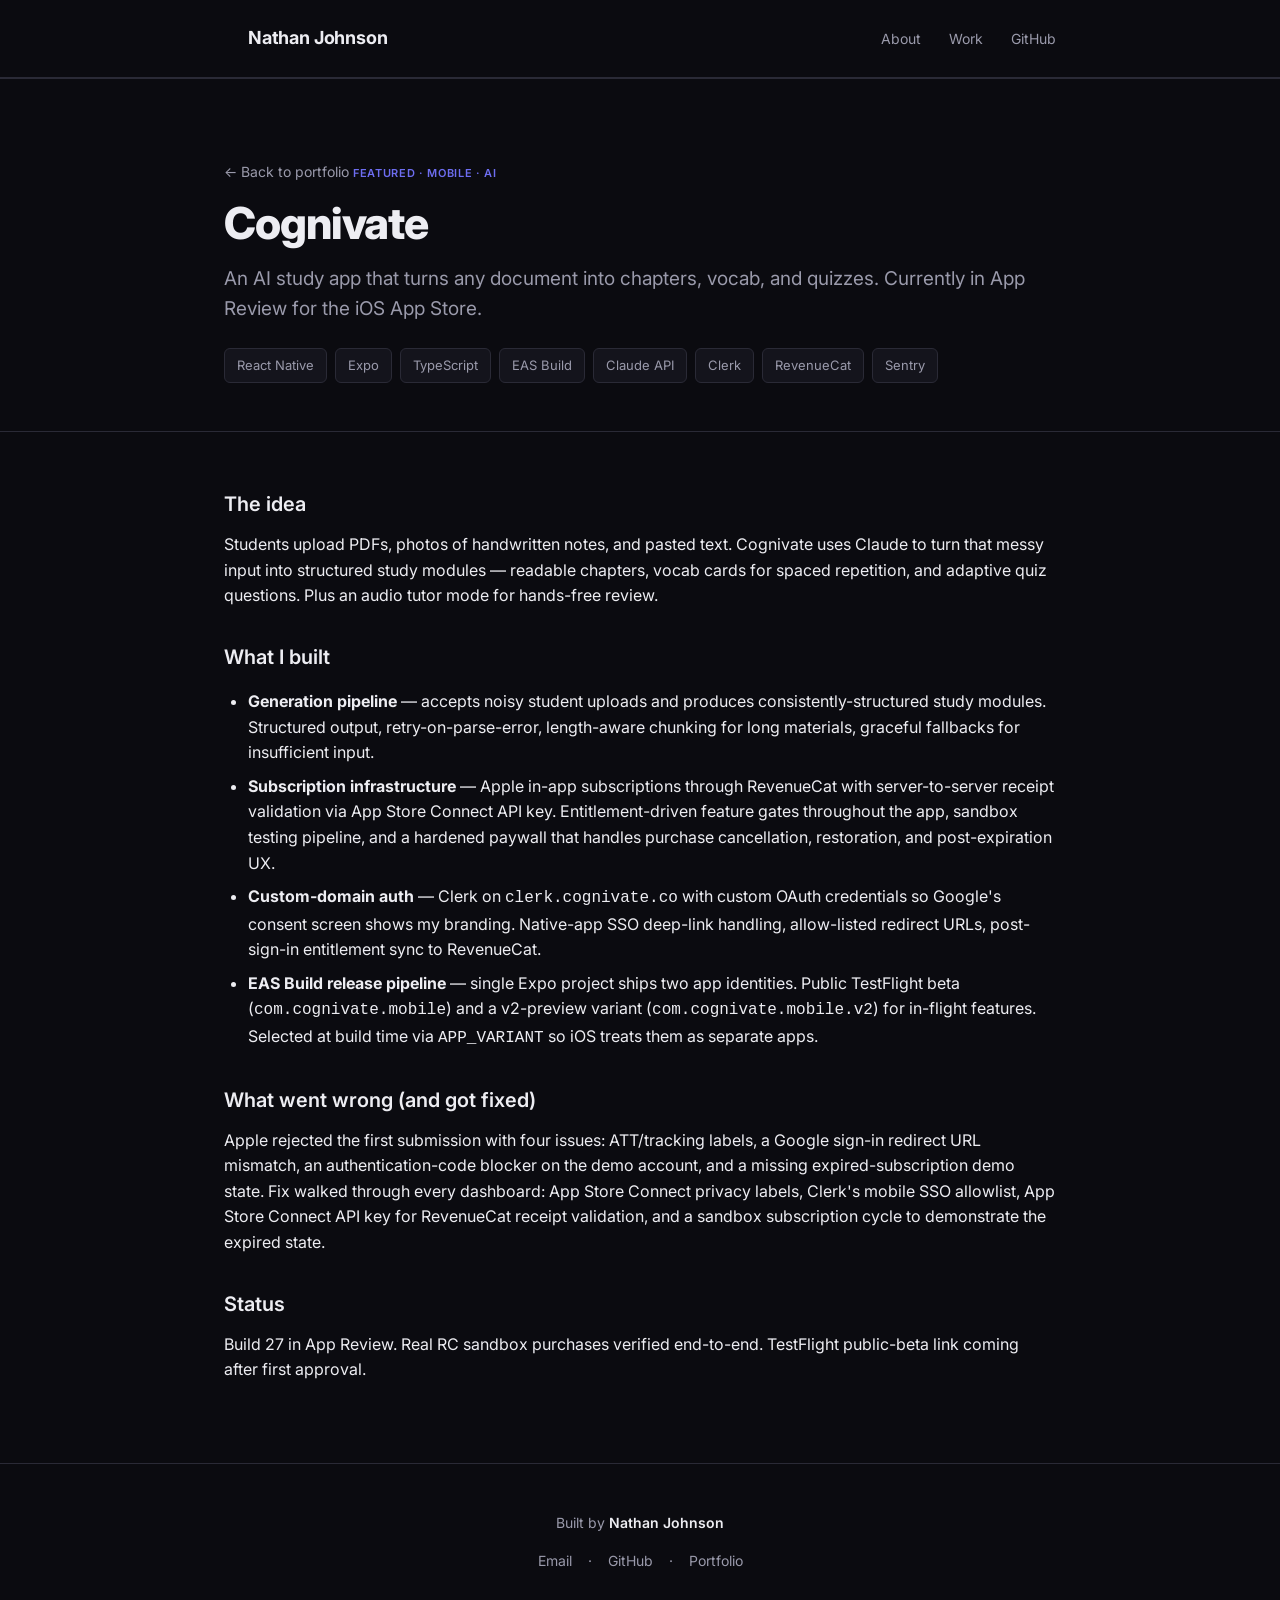
==== cognivate.html @ 647bd55f "Add detail pages per project, shared stylesheet, portrait image, swap code links for Learn more" ====
<!DOCTYPE html>
<html lang="en">
<head>
  <meta charset="UTF-8" />
  <meta name="viewport" content="width=device-width, initial-scale=1.0" />
  <title>Cognivate — Nathan Johnson</title>
  <meta name="description" content="Cognivate is an AI study app that ingests PDFs, photos of notes, and pasted text — and uses Claude to generate personalized chapters, vocab, and quizzes." />
  <link rel="preconnect" href="https://fonts.googleapis.com" />
  <link rel="preconnect" href="https://fonts.gstatic.com" crossorigin />
  <link href="https://fonts.googleapis.com/css2?family=Inter:wght@400;500;600;700;800&display=swap" rel="stylesheet" />
  <link rel="stylesheet" href="styles.css" />
</head>
<body>
  <nav>
    <div class="container">
      <a class="logo" href="index.html">Nathan Johnson</a>
      <div>
        <a href="index.html#about">About</a>
        <a href="index.html#work">Work</a>
        <a href="https://github.com/Natty2027">GitHub</a>
      </div>
    </div>
  </nav>

  <section class="detail-hero">
    <div class="container">
      <a class="back-link" href="index.html">← Back to portfolio</a>
      <span class="label">Featured · Mobile · AI</span>
      <h1>Cognivate</h1>
      <p class="subtitle">An AI study app that turns any document into chapters, vocab, and quizzes. Currently in App Review for the iOS App Store.</p>
      <div class="tech-list">
        <span class="tech">React Native</span>
        <span class="tech">Expo</span>
        <span class="tech">TypeScript</span>
        <span class="tech">EAS Build</span>
        <span class="tech">Claude API</span>
        <span class="tech">Clerk</span>
        <span class="tech">RevenueCat</span>
        <span class="tech">Sentry</span>
      </div>
    </div>
  </section>

  <section class="detail-body" style="border-top: 1px solid var(--border);">
    <div class="container">
      <h3>The idea</h3>
      <p>Students upload PDFs, photos of handwritten notes, and pasted text. Cognivate uses Claude to turn that messy input into structured study modules — readable chapters, vocab cards for spaced repetition, and adaptive quiz questions. Plus an audio tutor mode for hands-free review.</p>

      <h3>What I built</h3>
      <ul>
        <li><strong>Generation pipeline</strong> — accepts noisy student uploads and produces consistently-structured study modules. Structured output, retry-on-parse-error, length-aware chunking for long materials, graceful fallbacks for insufficient input.</li>
        <li><strong>Subscription infrastructure</strong> — Apple in-app subscriptions through RevenueCat with server-to-server receipt validation via App Store Connect API key. Entitlement-driven feature gates throughout the app, sandbox testing pipeline, and a hardened paywall that handles purchase cancellation, restoration, and post-expiration UX.</li>
        <li><strong>Custom-domain auth</strong> — Clerk on <code>clerk.cognivate.co</code> with custom OAuth credentials so Google's consent screen shows my branding. Native-app SSO deep-link handling, allow-listed redirect URLs, post-sign-in entitlement sync to RevenueCat.</li>
        <li><strong>EAS Build release pipeline</strong> — single Expo project ships two app identities. Public TestFlight beta (<code>com.cognivate.mobile</code>) and a v2-preview variant (<code>com.cognivate.mobile.v2</code>) for in-flight features. Selected at build time via <code>APP_VARIANT</code> so iOS treats them as separate apps.</li>
      </ul>

      <h3>What went wrong (and got fixed)</h3>
      <p>Apple rejected the first submission with four issues: ATT/tracking labels, a Google sign-in redirect URL mismatch, an authentication-code blocker on the demo account, and a missing expired-subscription demo state. Fix walked through every dashboard: App Store Connect privacy labels, Clerk's mobile SSO allowlist, App Store Connect API key for RevenueCat receipt validation, and a sandbox subscription cycle to demonstrate the expired state.</p>

      <h3>Status</h3>
      <p>Build 27 in App Review. Real RC sandbox purchases verified end-to-end. TestFlight public-beta link coming after first approval.</p>
    </div>
  </section>

  <footer>
    <div class="container">
      <p>Built by <strong style="color: var(--text);">Nathan Johnson</strong></p>
      <p style="margin-top: 12px;">
        <a href="mailto:johbson19962@gmail.com">Email</a> ·
        <a href="https://github.com/Natty2027">GitHub</a> ·
        <a href="index.html">Portfolio</a>
      </p>
    </div>
  </footer>
</body>
</html>
---- styles.css ----
* { box-sizing: border-box; margin: 0; padding: 0; }
:root {
  --bg: #0b0b10;
  --bg-soft: #14141c;
  --text: #ededf2;
  --text-dim: #9a9aab;
  --accent: #6d6df0;
  --accent-soft: #6d6df01a;
  --border: #2a2a36;
  --radius: 12px;
}
html, body {
  background: var(--bg);
  color: var(--text);
  font-family: 'Inter', -apple-system, BlinkMacSystemFont, system-ui, sans-serif;
  font-size: 16px;
  line-height: 1.6;
  -webkit-font-smoothing: antialiased;
  -moz-osx-font-smoothing: grayscale;
}
.container { max-width: 880px; margin: 0 auto; padding: 0 24px; }
nav { padding: 24px 0; border-bottom: 1px solid var(--border); }
nav .container { display: flex; align-items: center; justify-content: space-between; }
.logo { font-weight: 700; font-size: 18px; letter-spacing: -0.01em; color: var(--text); text-decoration: none; }
nav a {
  color: var(--text-dim);
  text-decoration: none;
  margin-left: 24px;
  font-size: 14px;
  transition: color 0.15s ease;
}
nav a:hover { color: var(--text); }

.hero { padding: 96px 0 64px; text-align: center; }
.badge {
  display: inline-block;
  padding: 6px 12px;
  background: var(--accent-soft);
  color: var(--accent);
  border-radius: 999px;
  font-size: 13px;
  font-weight: 500;
  margin-bottom: 24px;
}
h1 {
  font-size: clamp(36px, 6vw, 56px);
  line-height: 1.1;
  letter-spacing: -0.025em;
  font-weight: 800;
  margin-bottom: 20px;
}
h1 .accent { color: var(--accent); }
.subtitle {
  font-size: 19px;
  color: var(--text-dim);
  max-width: 600px;
  margin: 0 auto 36px;
}
.cta-row { display: flex; gap: 12px; justify-content: center; flex-wrap: wrap; }
.btn {
  display: inline-flex;
  align-items: center;
  gap: 8px;
  padding: 12px 20px;
  border-radius: var(--radius);
  font-weight: 600;
  font-size: 15px;
  text-decoration: none;
  transition: transform 0.1s ease, background 0.15s ease;
}
.btn-primary { background: var(--accent); color: white; }
.btn-primary:hover { background: #5757e0; transform: translateY(-1px); }
.btn-secondary {
  background: var(--bg-soft);
  color: var(--text);
  border: 1px solid var(--border);
}
.btn-secondary:hover { background: #1c1c26; }

section { padding: 64px 0; border-top: 1px solid var(--border); }
h2 { font-size: 28px; letter-spacing: -0.02em; margin-bottom: 32px; font-weight: 700; }
h3 { font-size: 20px; font-weight: 600; margin-bottom: 12px; margin-top: 28px; }
p { color: var(--text-dim); margin-bottom: 16px; }
p strong { color: var(--text); font-weight: 600; }

.grid-3 {
  display: grid;
  grid-template-columns: repeat(auto-fit, minmax(220px, 1fr));
  gap: 20px;
}
.card {
  background: var(--bg-soft);
  border: 1px solid var(--border);
  border-radius: var(--radius);
  padding: 24px;
}
.card h3 { font-size: 16px; font-weight: 600; margin: 0 0 8px; }
.card p { font-size: 14px; margin-bottom: 0; }

.tech-list { display: flex; flex-wrap: wrap; gap: 8px; margin-top: 16px; }
.tech {
  padding: 6px 12px;
  background: var(--bg-soft);
  border: 1px solid var(--border);
  border-radius: 6px;
  font-size: 13px;
  color: var(--text-dim);
}

.case-study {
  background: var(--bg-soft);
  border: 1px solid var(--border);
  border-radius: var(--radius);
  padding: 28px;
  margin-bottom: 16px;
}
.case-study h3 { font-size: 18px; margin: 0 0 12px; color: var(--text); }
.case-study .label {
  display: inline-block;
  font-size: 11px;
  letter-spacing: 0.06em;
  text-transform: uppercase;
  color: var(--accent);
  font-weight: 600;
  margin-bottom: 8px;
}
.case-study p { font-size: 15px; margin-bottom: 12px; }
.case-study p:last-child { margin-bottom: 0; }
.case-links { display: flex; gap: 16px; margin-top: 16px; flex-wrap: wrap; }
.case-links a {
  color: var(--accent);
  text-decoration: none;
  font-size: 14px;
  font-weight: 500;
  transition: color 0.15s ease;
}
.case-links a:hover { color: #8a8af5; text-decoration: underline; }

.about p {
  font-size: 17px;
  color: var(--text);
  max-width: 680px;
  line-height: 1.7;
  margin-bottom: 18px;
}
.about p strong { color: var(--accent); font-weight: 600; }
.about p.muted { color: var(--text-dim); font-size: 16px; }
.about-grid {
  display: grid;
  grid-template-columns: 180px 1fr;
  gap: 32px;
  align-items: start;
}
.portrait {
  width: 180px;
  height: 180px;
  border-radius: 50%;
  object-fit: cover;
  border: 2px solid var(--border);
}
@media (max-width: 600px) {
  .about-grid { grid-template-columns: 1fr; }
  .portrait { width: 140px; height: 140px; }
}

.back-link {
  display: inline-flex;
  align-items: center;
  color: var(--text-dim);
  text-decoration: none;
  font-size: 14px;
  margin-bottom: 16px;
  transition: color 0.15s ease;
}
.back-link:hover { color: var(--text); }

.detail-hero { padding: 80px 0 48px; }
.detail-hero .label {
  display: inline-block;
  font-size: 11px;
  letter-spacing: 0.06em;
  text-transform: uppercase;
  color: var(--accent);
  font-weight: 600;
  margin-bottom: 12px;
}
.detail-hero h1 { font-size: clamp(32px, 5vw, 44px); margin-bottom: 16px; }
.detail-hero .subtitle { margin: 0 0 24px; text-align: left; max-width: none; }
.detail-body { padding: 24px 0 64px; }
.detail-body h3 { margin-top: 32px; }
.detail-body p { color: var(--text); font-size: 16px; }
.detail-body ul { color: var(--text); margin: 16px 0 16px 24px; font-size: 16px; }
.detail-body li { margin-bottom: 8px; }

footer {
  padding: 48px 0;
  border-top: 1px solid var(--border);
  text-align: center;
  color: var(--text-dim);
  font-size: 14px;
}
footer a { color: var(--text-dim); text-decoration: none; margin: 0 12px; }
footer a:hover { color: var(--text); }
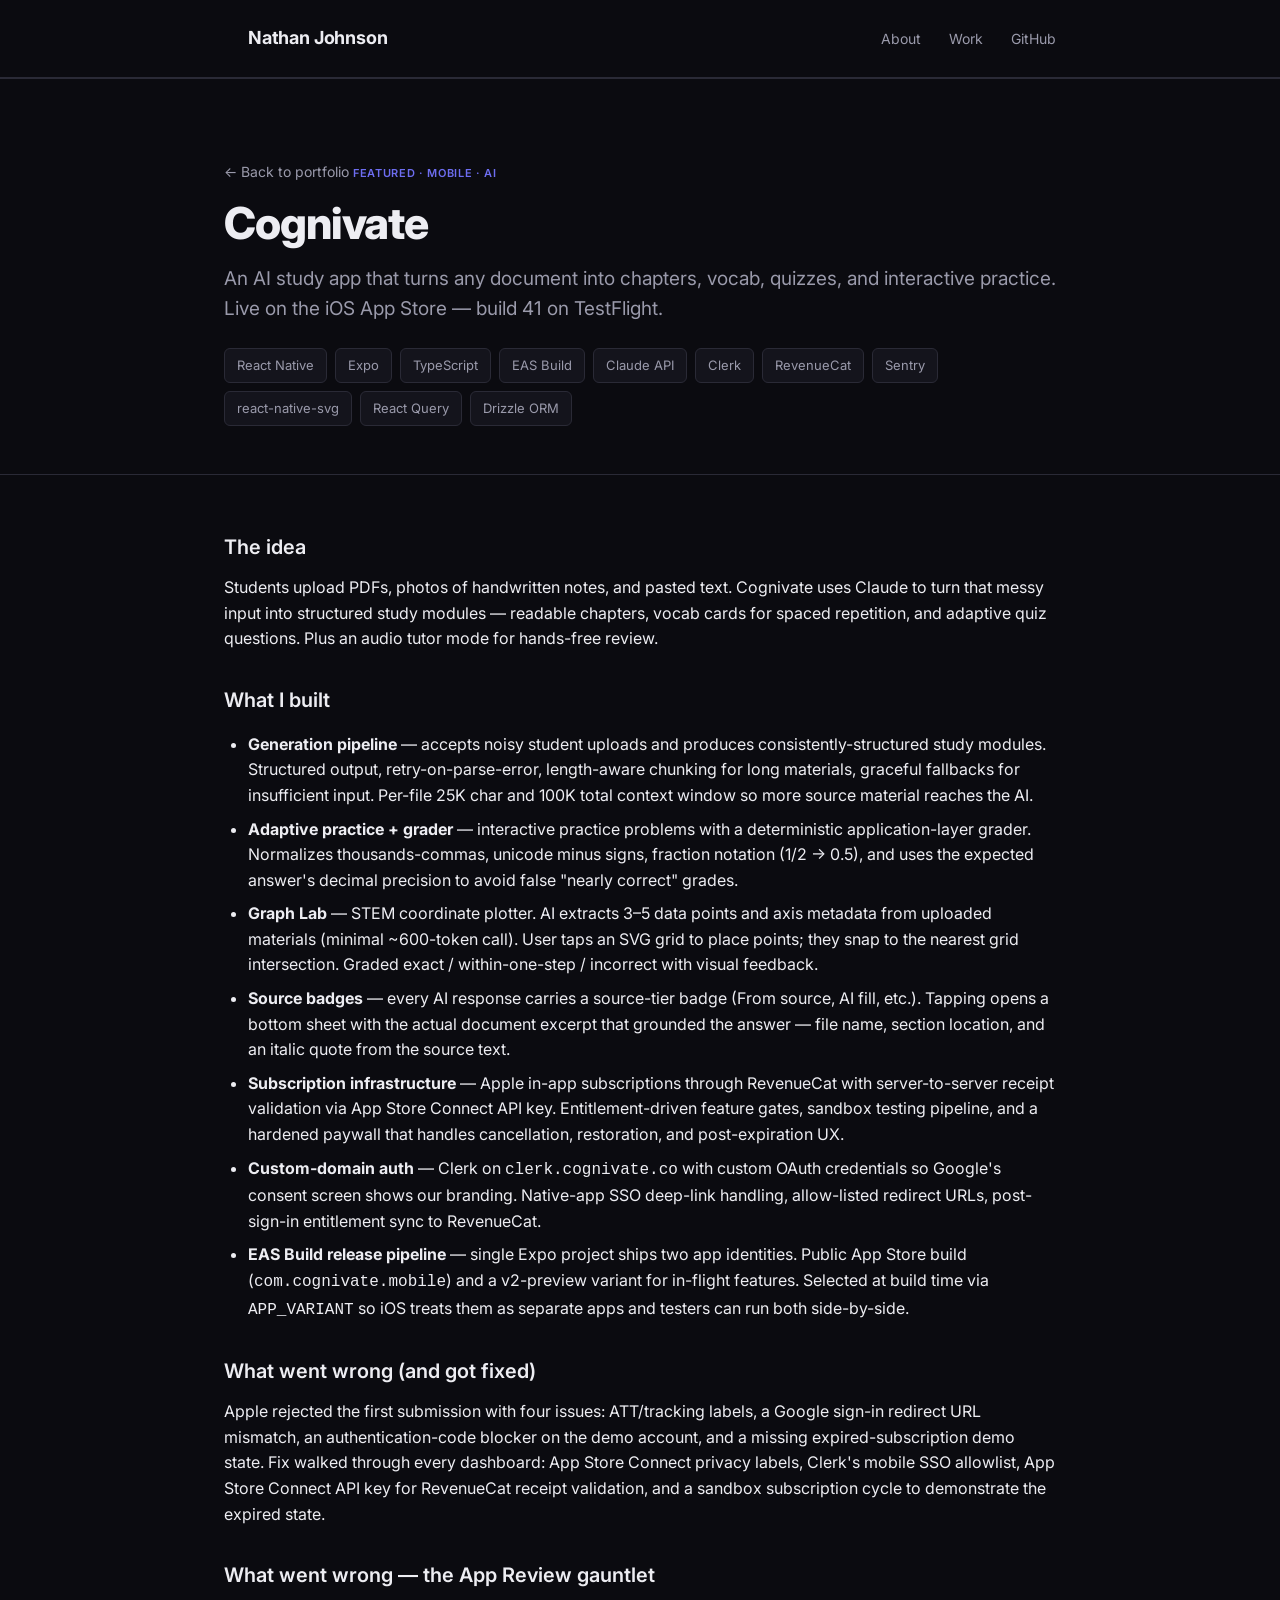
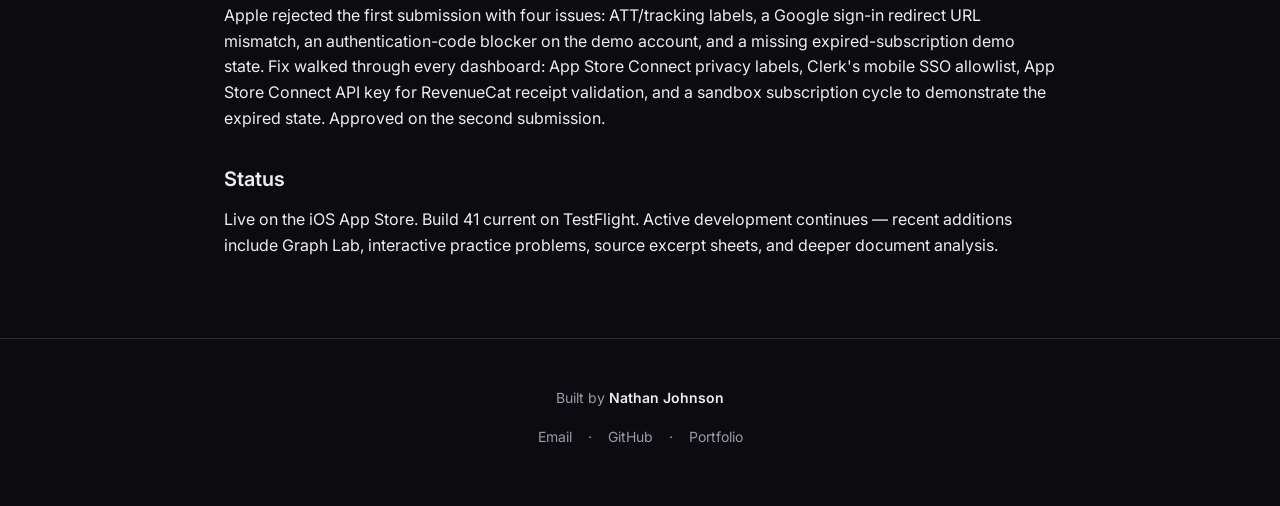
==== commit 489ca881: "feat: add Sentinel Shield, update Cognivate to live status - Add sentinel.html detail page for Senti" ====
--- a/cognivate.html
+++ b/cognivate.html
@@ -27,7 +27,7 @@
       <a class="back-link" href="index.html">← Back to portfolio</a>
       <span class="label">Featured · Mobile · AI</span>
       <h1>Cognivate</h1>
-      <p class="subtitle">An AI study app that turns any document into chapters, vocab, and quizzes. Currently in App Review for the iOS App Store.</p>
+      <p class="subtitle">An AI study app that turns any document into chapters, vocab, quizzes, and interactive practice. Live on the iOS App Store — build 41 on TestFlight.</p>
       <div class="tech-list">
         <span class="tech">React Native</span>
         <span class="tech">Expo</span>
@@ -37,6 +37,9 @@
         <span class="tech">Clerk</span>
         <span class="tech">RevenueCat</span>
         <span class="tech">Sentry</span>
+        <span class="tech">react-native-svg</span>
+        <span class="tech">React Query</span>
+        <span class="tech">Drizzle ORM</span>
       </div>
     </div>
   </section>
@@ -48,17 +51,23 @@
 
       <h3>What I built</h3>
       <ul>
-        <li><strong>Generation pipeline</strong> — accepts noisy student uploads and produces consistently-structured study modules. Structured output, retry-on-parse-error, length-aware chunking for long materials, graceful fallbacks for insufficient input.</li>
-        <li><strong>Subscription infrastructure</strong> — Apple in-app subscriptions through RevenueCat with server-to-server receipt validation via App Store Connect API key. Entitlement-driven feature gates throughout the app, sandbox testing pipeline, and a hardened paywall that handles purchase cancellation, restoration, and post-expiration UX.</li>
-        <li><strong>Custom-domain auth</strong> — Clerk on <code>clerk.cognivate.co</code> with custom OAuth credentials so Google's consent screen shows my branding. Native-app SSO deep-link handling, allow-listed redirect URLs, post-sign-in entitlement sync to RevenueCat.</li>
-        <li><strong>EAS Build release pipeline</strong> — single Expo project ships two app identities. Public TestFlight beta (<code>com.cognivate.mobile</code>) and a v2-preview variant (<code>com.cognivate.mobile.v2</code>) for in-flight features. Selected at build time via <code>APP_VARIANT</code> so iOS treats them as separate apps.</li>
+        <li><strong>Generation pipeline</strong> — accepts noisy student uploads and produces consistently-structured study modules. Structured output, retry-on-parse-error, length-aware chunking for long materials, graceful fallbacks for insufficient input. Per-file 25K char and 100K total context window so more source material reaches the AI.</li>
+        <li><strong>Adaptive practice + grader</strong> — interactive practice problems with a deterministic application-layer grader. Normalizes thousands-commas, unicode minus signs, fraction notation (1/2 → 0.5), and uses the expected answer's decimal precision to avoid false "nearly correct" grades.</li>
+        <li><strong>Graph Lab</strong> — STEM coordinate plotter. AI extracts 3–5 data points and axis metadata from uploaded materials (minimal ~600-token call). User taps an SVG grid to place points; they snap to the nearest grid intersection. Graded exact / within-one-step / incorrect with visual feedback.</li>
+        <li><strong>Source badges</strong> — every AI response carries a source-tier badge (From source, AI fill, etc.). Tapping opens a bottom sheet with the actual document excerpt that grounded the answer — file name, section location, and an italic quote from the source text.</li>
+        <li><strong>Subscription infrastructure</strong> — Apple in-app subscriptions through RevenueCat with server-to-server receipt validation via App Store Connect API key. Entitlement-driven feature gates, sandbox testing pipeline, and a hardened paywall that handles cancellation, restoration, and post-expiration UX.</li>
+        <li><strong>Custom-domain auth</strong> — Clerk on <code>clerk.cognivate.co</code> with custom OAuth credentials so Google's consent screen shows our branding. Native-app SSO deep-link handling, allow-listed redirect URLs, post-sign-in entitlement sync to RevenueCat.</li>
+        <li><strong>EAS Build release pipeline</strong> — single Expo project ships two app identities. Public App Store build (<code>com.cognivate.mobile</code>) and a v2-preview variant for in-flight features. Selected at build time via <code>APP_VARIANT</code> so iOS treats them as separate apps and testers can run both side-by-side.</li>
       </ul>
 
       <h3>What went wrong (and got fixed)</h3>
       <p>Apple rejected the first submission with four issues: ATT/tracking labels, a Google sign-in redirect URL mismatch, an authentication-code blocker on the demo account, and a missing expired-subscription demo state. Fix walked through every dashboard: App Store Connect privacy labels, Clerk's mobile SSO allowlist, App Store Connect API key for RevenueCat receipt validation, and a sandbox subscription cycle to demonstrate the expired state.</p>
 
+      <h3>What went wrong — the App Review gauntlet</h3>
+      <p>Apple rejected the first submission with four issues: ATT/tracking labels, a Google sign-in redirect URL mismatch, an authentication-code blocker on the demo account, and a missing expired-subscription demo state. Fix walked through every dashboard: App Store Connect privacy labels, Clerk's mobile SSO allowlist, App Store Connect API key for RevenueCat receipt validation, and a sandbox subscription cycle to demonstrate the expired state. Approved on the second submission.</p>
+
       <h3>Status</h3>
-      <p>Build 27 in App Review. Real RC sandbox purchases verified end-to-end. TestFlight public-beta link coming after first approval.</p>
+      <p>Live on the iOS App Store. Build 41 current on TestFlight. Active development continues — recent additions include Graph Lab, interactive practice problems, source excerpt sheets, and deeper document analysis.</p>
     </div>
   </section>
 
